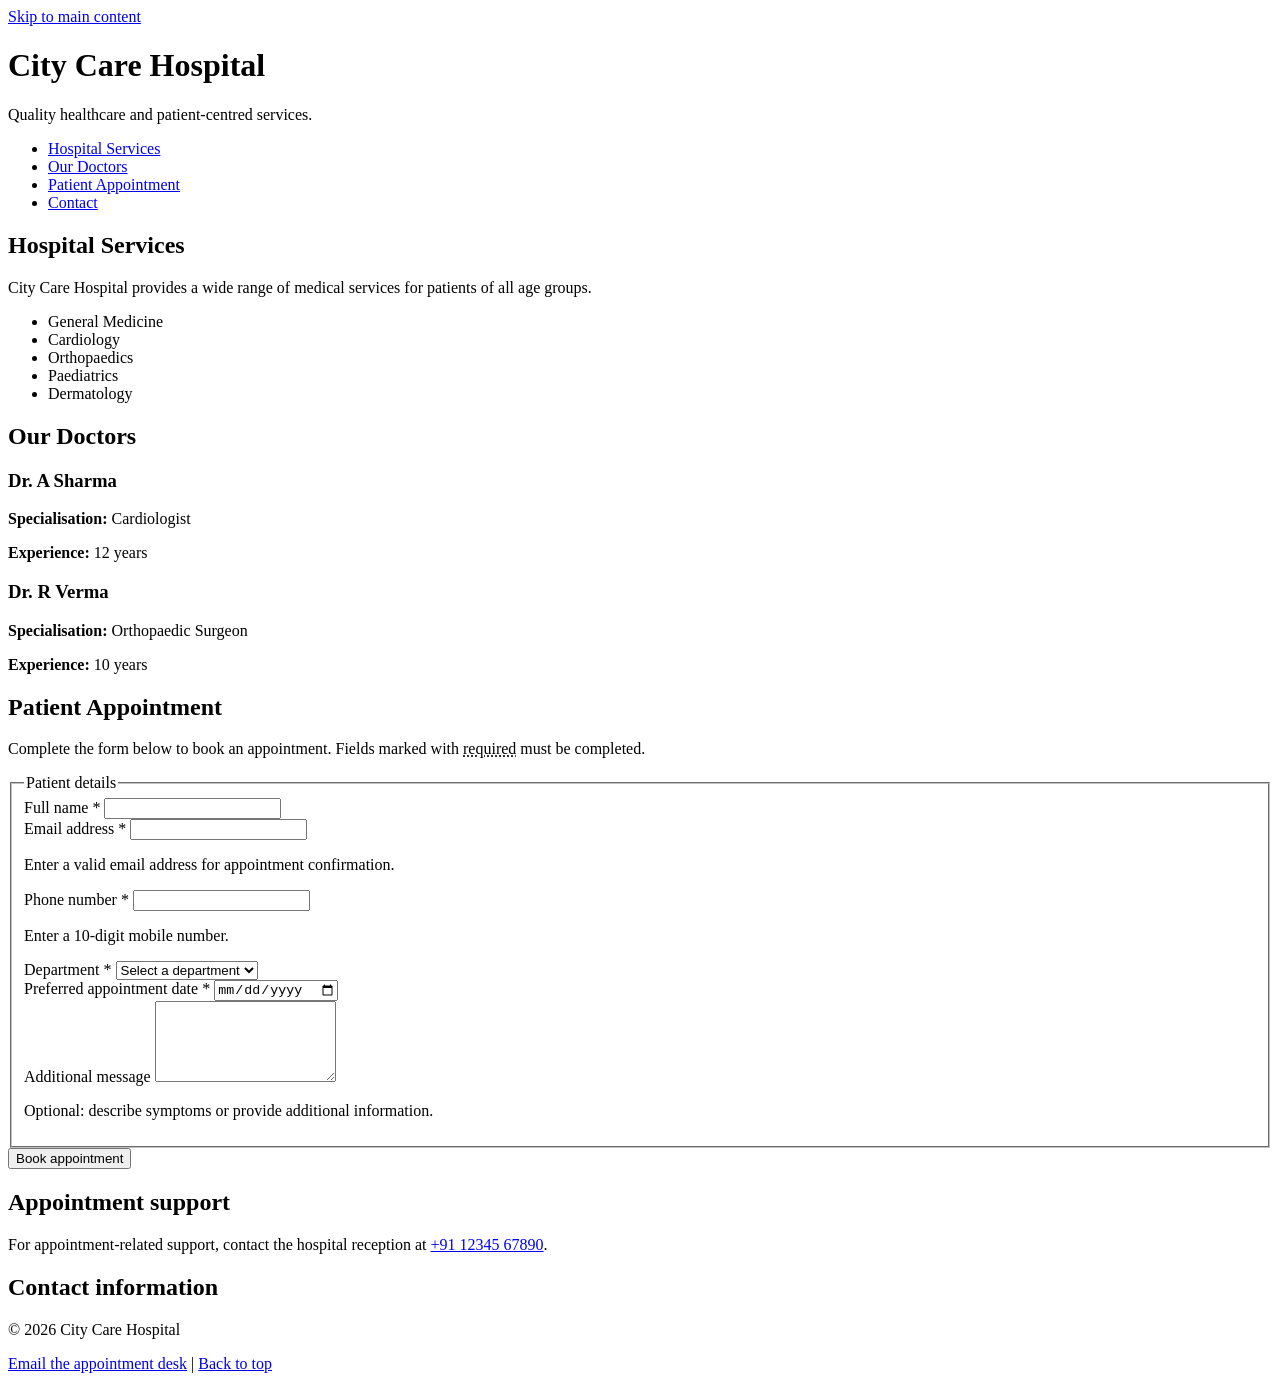
==== index.html @ 6605d624 "Initial commit for LAB_EXP2" ====
<!DOCTYPE html>
<html lang="en">
<head>
  <meta charset="UTF-8">
  <meta name="viewport" content="width=device-width, initial-scale=1.0">
  <meta name="description" content="City Care Hospital patient appointment management website for hospital services, doctor information and appointment booking.">
  <meta name="author" content="Manasvi Mishra">
  <title>City Care Hospital | Patient Appointment Management</title>

  <link rel="stylesheet" href="labexpt2.css">
</head>

<body>
  <a class="skip-link" href="#main-content">Skip to main content</a>

  <header class="site-header">
    <h1>City Care Hospital</h1>
    <p class="tagline">Quality healthcare and patient-centred services.</p>
  </header>

  <nav aria-label="Primary navigation">
    <ul>
      <li><a href="#services" aria-current="page">Hospital Services</a></li>
      <li><a href="#doctors">Our Doctors</a></li>
      <li><a href="#appointment">Patient Appointment</a></li>
      <li><a href="#contact">Contact</a></li>
    </ul>
  </nav>

  <main id="main-content">
    <section id="services" aria-labelledby="services-heading">
      <h2 id="services-heading">Hospital Services</h2>
      <p>City Care Hospital provides a wide range of medical services for patients of all age groups.</p>

      <ul>
        <li>General Medicine</li>
        <li>Cardiology</li>
        <li>Orthopaedics</li>
        <li>Paediatrics</li>
        <li>Dermatology</li>
      </ul>
    </section>

    <section id="doctors" aria-labelledby="doctors-heading">
      <h2 id="doctors-heading">Our Doctors</h2>

      <article class="doctor-card">
        <h3>Dr. A Sharma</h3>
        <p><strong>Specialisation:</strong> Cardiologist</p>
        <p><strong>Experience:</strong> 12 years</p>
      </article>

      <article class="doctor-card">
        <h3>Dr. R Verma</h3>
        <p><strong>Specialisation:</strong> Orthopaedic Surgeon</p>
        <p><strong>Experience:</strong> 10 years</p>
      </article>
    </section>

    <section id="appointment" aria-labelledby="appointment-heading">
      <h2 id="appointment-heading">Patient Appointment</h2>
      <p>Complete the form below to book an appointment. Fields marked with <abbr title="required">required</abbr> must be completed.</p>

      <form action="#" method="post" novalidate>
        <fieldset>
          <legend>Patient details</legend>

          <div class="form-field">
            <label for="patient-name">Full name <span aria-hidden="true">*</span></label>
            <input
              type="text"
              id="patient-name"
              name="patientName"
              autocomplete="name"
              required
              aria-required="true">
          </div>

          <div class="form-field">
            <label for="patient-email">Email address <span aria-hidden="true">*</span></label>
            <input
              type="email"
              id="patient-email"
              name="patientEmail"
              autocomplete="email"
              required
              aria-required="true"
              aria-describedby="email-help">
            <p id="email-help" class="hint">Enter a valid email address for appointment confirmation.</p>
          </div>

          <div class="form-field">
            <label for="patient-phone">Phone number <span aria-hidden="true">*</span></label>
            <input
              type="tel"
              id="patient-phone"
              name="patientPhone"
              autocomplete="tel"
              pattern="[0-9]{10}"
              required
              aria-required="true"
              aria-describedby="phone-help">
            <p id="phone-help" class="hint">Enter a 10-digit mobile number.</p>
          </div>

          <div class="form-field">
            <label for="department">Department <span aria-hidden="true">*</span></label>
            <select id="department" name="department" required aria-required="true">
              <option value="">Select a department</option>
              <option value="general-medicine">General Medicine</option>
              <option value="cardiology">Cardiology</option>
              <option value="orthopaedics">Orthopaedics</option>
              <option value="paediatrics">Paediatrics</option>
              <option value="dermatology">Dermatology</option>
            </select>
          </div>

          <div class="form-field">
            <label for="appointment-date">Preferred appointment date <span aria-hidden="true">*</span></label>
            <input
              type="date"
              id="appointment-date"
              name="appointmentDate"
              required
              aria-required="true">
          </div>

          <div class="form-field">
            <label for="message">Additional message</label>
            <textarea
              id="message"
              name="message"
              rows="5"
              aria-describedby="message-help"></textarea>
            <p id="message-help" class="hint">Optional: describe symptoms or provide additional information.</p>
          </div>
        </fieldset>

        <button type="submit">Book appointment</button>
      </form>
    </section>

    <aside aria-labelledby="support-heading">
      <h2 id="support-heading">Appointment support</h2>
      <p>For appointment-related support, contact the hospital reception at <a href="tel:+911234567890">+91 12345 67890</a>.</p>
    </aside>
  </main>

  <footer id="contact">
    <h2>Contact information</h2>
    <p>&copy; 2026 City Care Hospital</p>
    <p>
      <a href="mailto:appointments@citycarehospital.com">Email the appointment desk</a> |
      <a href="#main-content">Back to top</a>
    </p>
  </footer>
</body>
</html>
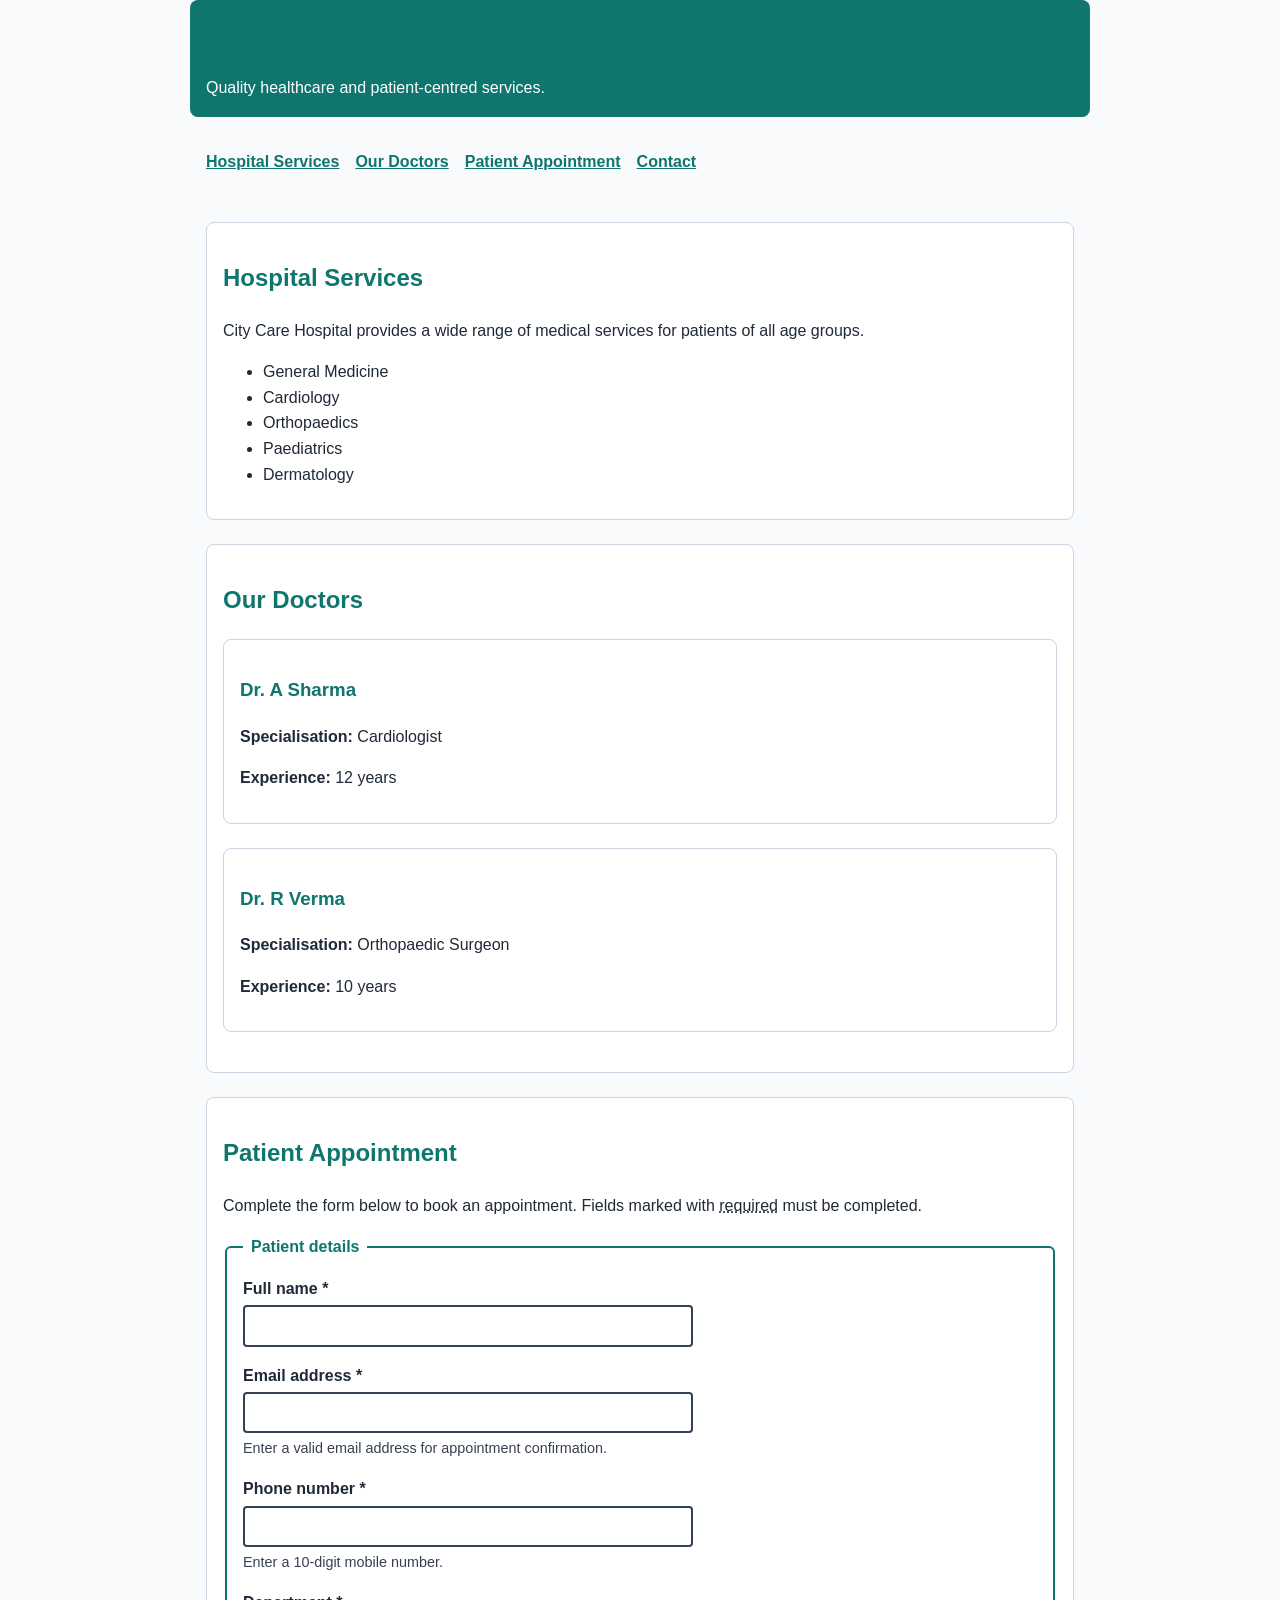
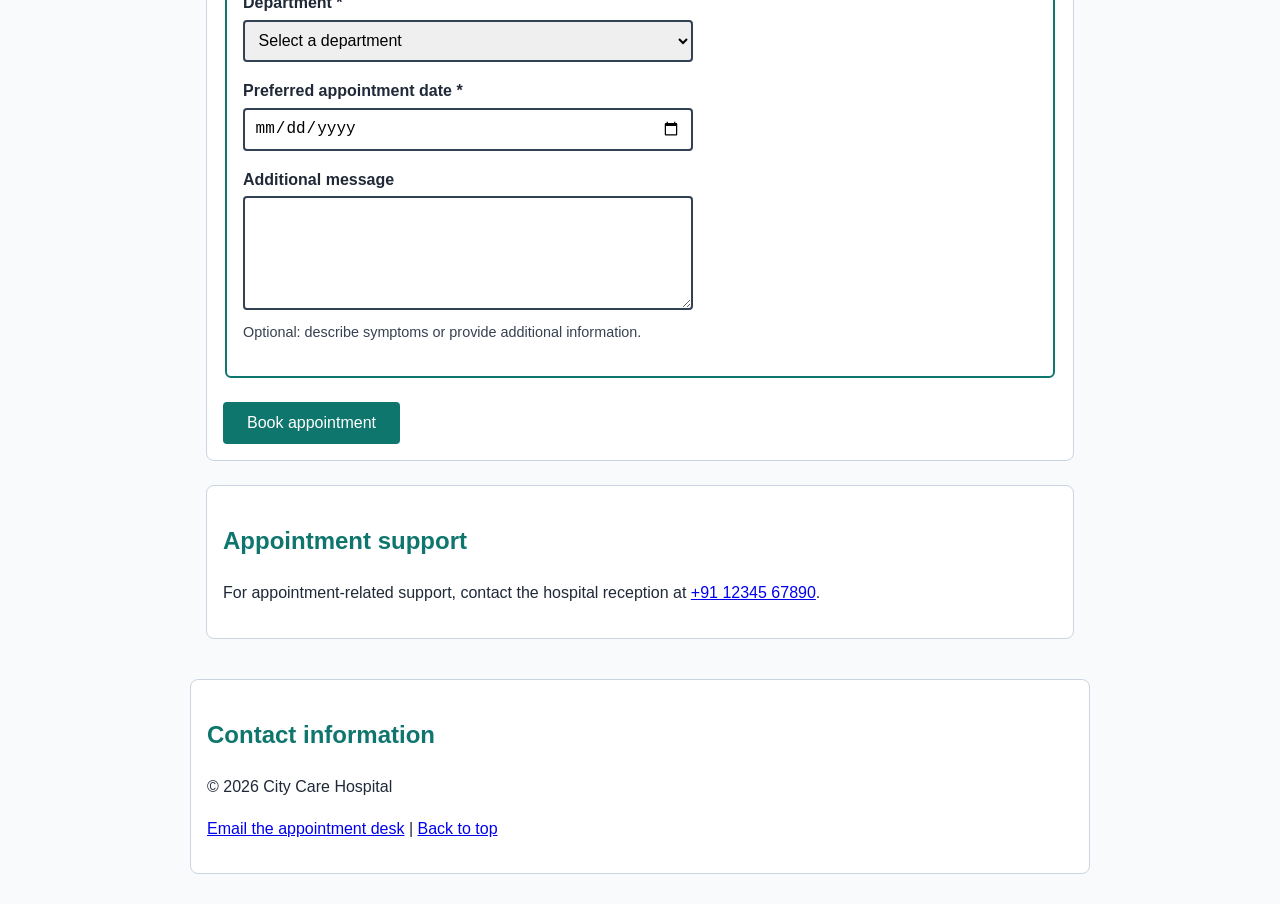
==== commit 4051e92b: "Fix stylesheet reference and enable form validation" ====
--- a/index.html
+++ b/index.html
@@ -7,7 +7,7 @@
   <meta name="author" content="Manasvi Mishra">
   <title>City Care Hospital | Patient Appointment Management</title>
 
-  <link rel="stylesheet" href="labexpt2.css">
+  <link rel="stylesheet" href="index.css">
 </head>
 
 <body>
@@ -61,7 +61,7 @@
       <h2 id="appointment-heading">Patient Appointment</h2>
       <p>Complete the form below to book an appointment. Fields marked with <abbr title="required">required</abbr> must be completed.</p>
 
-      <form action="#" method="post" novalidate>
+      <form action="#" method="post">
         <fieldset>
           <legend>Patient details</legend>
 
--- a/index.css
+++ b/index.css
@@ -0,0 +1,144 @@
+* {
+  box-sizing: border-box;
+}
+
+body {
+  font-family: Arial, Helvetica, sans-serif;
+  line-height: 1.6;
+  margin: 0;
+  color: #1f2937;
+  background: #f8fafc;
+}
+
+header,
+nav,
+main,
+footer {
+  max-width: 900px;
+  margin: 0 auto;
+  padding: 1rem;
+}
+
+.site-header {
+  background: #0f766e;
+  color: #ffffff;
+  border-radius: 8px;
+}
+
+.site-header h1 {
+  margin: 0;
+  font-size: 2rem;
+}
+
+.tagline {
+  margin: 0.5rem 0 0;
+}
+
+nav ul {
+  display: flex;
+  flex-wrap: wrap;
+  gap: 1rem;
+  list-style: none;
+  padding: 0;
+}
+
+nav a {
+  color: #0f766e;
+  font-weight: bold;
+  text-decoration: underline;
+}
+
+nav a:hover,
+nav a:focus {
+  color: #b91c1c;
+}
+
+section,
+article,
+aside,
+footer {
+  background: #ffffff;
+  border: 1px solid #cbd5e1;
+  border-radius: 8px;
+  padding: 1rem;
+  margin-bottom: 1.5rem;
+}
+
+h1,
+h2,
+h3 {
+  color: #0f766e;
+}
+
+.skip-link {
+  position: absolute;
+  left: -9999px;
+  background: #ffffff;
+  color: #0f766e;
+  padding: 0.75rem;
+  font-weight: bold;
+}
+
+.skip-link:focus {
+  left: 1rem;
+  top: 1rem;
+  z-index: 10;
+}
+
+.form-field {
+  margin-bottom: 1rem;
+}
+
+label {
+  display: block;
+  font-weight: bold;
+  margin-bottom: 0.25rem;
+}
+
+input[type="text"],
+input[type="email"],
+input[type="tel"],
+input[type="date"],
+select,
+textarea {
+  width: 100%;
+  max-width: 450px;
+  padding: 0.6rem;
+  font-size: 1rem;
+  border: 2px solid #334155;
+  border-radius: 4px;
+}
+
+fieldset {
+  border: 2px solid #0f766e;
+  border-radius: 6px;
+  margin-bottom: 1.5rem;
+  padding: 1rem;
+}
+
+legend {
+  font-weight: bold;
+  color: #0f766e;
+  padding: 0 0.5rem;
+}
+
+button {
+  background: #0f766e;
+  color: #ffffff;
+  border: none;
+  padding: 0.75rem 1.5rem;
+  font-size: 1rem;
+  border-radius: 4px;
+  cursor: pointer;
+}
+
+button:hover,
+button:focus {
+  background: #115e59;
+}
+
+.hint {
+  margin: 0.25rem 0 0;
+  font-size: 0.9rem;
+  color: #374151;
+}
